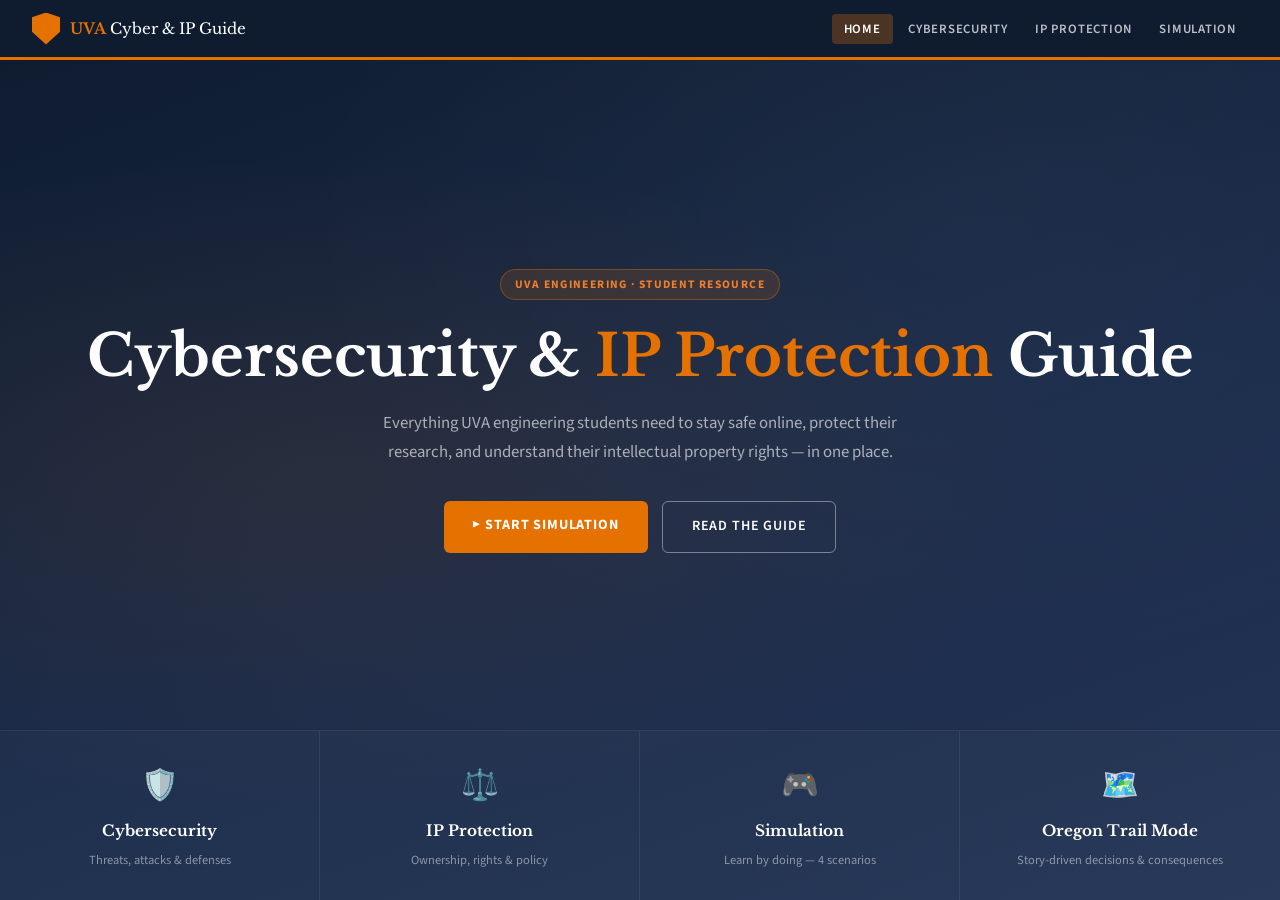
==== index.html @ c6f08b6b "initial commit" ====
<!DOCTYPE html>
<html lang="en">
<head>
  <meta charset="UTF-8">
  <meta name="viewport" content="width=device-width, initial-scale=1.0">
  <title>UVA Cyber & IP Guide</title>
  <link rel="stylesheet" href="css/style.css">
  <link rel="stylesheet" href="css/home.css">
</head>
<body>

  <nav>
    <a href="index.html" class="nav-brand">
      <div class="nav-shield"></div>
      <span class="nav-title"><strong>UVA</strong> Cyber &amp; IP Guide</span>
    </a>
    <ul class="nav-links">
      <li><a href="index.html">Home</a></li>
      <li><a href="cyber.html">Cybersecurity</a></li>
      <li><a href="ip.html">IP Protection</a></li>
      <li><a href="simulation.html">Simulation</a></li>
    </ul>
  </nav>

  <!-- HERO -->
  <section class="hero">
    <div class="hero-content">
      <div class="hero-eyebrow">UVA Engineering · Student Resource</div>
      <h1>Cybersecurity &amp; <em>IP Protection</em> Guide</h1>
      <p class="hero-sub">Everything UVA engineering students need to stay safe online, protect their research, and understand their intellectual property rights — in one place.</p>
      <div class="hero-actions">
        <a href="simulation.html" class="btn-primary">▶ Start Simulation</a>
        <a href="cyber.html" class="btn-outline">Read the Guide</a>
      </div>
    </div>

    <div class="hero-cards">
      <a href="cyber.html" class="hero-card">
        <div class="hero-card-icon">🛡️</div>
        <h3>Cybersecurity</h3>
        <p>Threats, attacks &amp; defenses</p>
      </a>
      <a href="ip.html" class="hero-card">
        <div class="hero-card-icon">⚖️</div>
        <h3>IP Protection</h3>
        <p>Ownership, rights &amp; policy</p>
      </a>
      <a href="simulation.html" class="hero-card">
        <div class="hero-card-icon">🎮</div>
        <h3>Simulation</h3>
        <p>Learn by doing — 4 scenarios</p>
      </a>
      <a href="simulation.html" class="hero-card">
        <div class="hero-card-icon">🗺️</div>
        <h3>Oregon Trail Mode</h3>
        <p>Story-driven decisions &amp; consequences</p>
      </a>
    </div>
  </section>

  <script src="js/nav.js"></script>
</body>
</html>
---- css/style.css ----
/* ══════════════════════════════════════════════
   GLOBAL STYLES  —  uva-cyber-guide
   style.css applies to every page
   ══════════════════════════════════════════════ */

@import url('https://fonts.googleapis.com/css2?family=Libre+Baskerville:ital,wght@0,400;0,700;1,400&family=Source+Sans+3:wght@300;400;600;700&display=swap');

/* ── Design tokens ── */
:root {
  --navy:        #1a2b4a;
  --navy-deep:   #0f1c30;
  --navy-mid:    #243455;
  --orange:      #E57200;
  --orange-light:#f08030;
  --orange-pale: #fff3e6;
  --cream:       #faf8f4;
  --warm-gray:   #f2efe9;
  --mid-gray:    #8a8a8a;
  --text:        #1e1e1e;
  --text-light:  #4a4a4a;
  --border:      #ddd8ce;
  --white:       #ffffff;
  --success:     #2d7a4f;
  --danger:      #b83232;
  --warning:     #c47a00;

  --font-serif: 'Libre Baskerville', Georgia, serif;
  --font-sans:  'Source Sans 3', sans-serif;
  --nav-h:      60px;
}

/* ── Reset ── */
*, *::before, *::after { margin: 0; padding: 0; box-sizing: border-box; }
html { scroll-behavior: smooth; }
body {
  font-family: var(--font-sans);
  background: var(--cream);
  color: var(--text);
  font-size: 16px;
  line-height: 1.7;
  padding-top: var(--nav-h);
}

/* ── Nav ── */
nav {
  position: fixed; top: 0; left: 0; right: 0;
  z-index: 1000;
  height: var(--nav-h);
  background: var(--navy-deep);
  border-bottom: 3px solid var(--orange);
  display: flex; align-items: center;
  justify-content: space-between;
  padding: 0 2rem;
}
.nav-brand {
  display: flex; align-items: center; gap: 0.6rem;
  text-decoration: none;
}
.nav-shield {
  width: 28px; height: 32px;
  background: var(--orange);
  clip-path: polygon(50% 0%, 100% 15%, 100% 60%, 50% 100%, 0% 60%, 0% 15%);
  flex-shrink: 0;
}
.nav-title {
  font-family: var(--font-serif);
  color: var(--white); font-size: 0.95rem;
}
.nav-title strong { color: var(--orange); font-weight: 700; }
.nav-links { display: flex; gap: 0.2rem; list-style: none; }
.nav-links a {
  color: rgba(255,255,255,0.72);
  text-decoration: none;
  font-size: 0.8rem; font-weight: 600;
  letter-spacing: 0.06em; text-transform: uppercase;
  padding: 0.4rem 0.75rem; border-radius: 4px;
  transition: color 0.2s, background 0.2s;
}
.nav-links a:hover { color: var(--white); background: rgba(229,114,0,0.2); }
.nav-links a.active { color: var(--white); background: rgba(229,114,0,0.28); }

/* ── Shared buttons ── */
.btn-primary {
  display: inline-block;
  background: var(--orange); color: var(--white);
  border: none; padding: 0.8rem 1.8rem; border-radius: 6px;
  font-family: var(--font-sans); font-size: 0.88rem; font-weight: 700;
  letter-spacing: 0.06em; text-transform: uppercase;
  cursor: pointer; text-decoration: none;
  transition: background 0.2s, transform 0.15s, box-shadow 0.2s;
}
.btn-primary:hover {
  background: var(--orange-light);
  transform: translateY(-1px);
  box-shadow: 0 4px 16px rgba(229,114,0,0.35);
}
.btn-outline {
  display: inline-block;
  background: transparent; color: var(--white);
  border: 1.5px solid rgba(255,255,255,0.4);
  padding: 0.8rem 1.8rem; border-radius: 6px;
  font-family: var(--font-sans); font-size: 0.88rem; font-weight: 600;
  letter-spacing: 0.06em; text-transform: uppercase;
  cursor: pointer; text-decoration: none;
  transition: border-color 0.2s, background 0.2s;
}
.btn-outline:hover { border-color: var(--white); background: rgba(255,255,255,0.08); }
---- css/home.css ----
/* ══════════════════════════════════════════════
   HOME PAGE STYLES  —  home.css
   ══════════════════════════════════════════════ */

/* ── Hero section ── */
.hero {
  min-height: calc(100vh - var(--nav-h));
  background: linear-gradient(160deg, var(--navy-deep) 0%, var(--navy) 55%, var(--navy-mid) 100%);
  display: flex; flex-direction: column;
  position: relative; overflow: hidden;
}
.hero::before {
  content: '';
  position: absolute; inset: 0; pointer-events: none;
  background:
    radial-gradient(ellipse at 25% 50%, rgba(229,114,0,0.09) 0%, transparent 55%),
    radial-gradient(ellipse at 75% 20%, rgba(255,255,255,0.03) 0%, transparent 50%);
}

/* ── Hero content (text + buttons) ── */
.hero-content {
  flex: 1;
  display: flex; flex-direction: column;
  align-items: center; justify-content: center;
  padding: 5rem 2rem 3rem;
  text-align: center;
  position: relative; z-index: 1;
  animation: fadeUp 0.7s ease both;
}
@keyframes fadeUp {
  from { opacity: 0; transform: translateY(24px); }
  to   { opacity: 1; transform: translateY(0); }
}

.hero-eyebrow {
  display: inline-block;
  background: rgba(229,114,0,0.14);
  border: 1px solid rgba(229,114,0,0.38);
  color: var(--orange-light);
  font-size: 0.72rem; font-weight: 700;
  letter-spacing: 0.12em; text-transform: uppercase;
  padding: 0.3rem 0.9rem; border-radius: 20px;
  margin-bottom: 1.4rem;
}

.hero-content h1 {
  font-family: var(--font-serif);
  font-size: clamp(2rem, 5vw, 3.6rem);
  color: var(--white); line-height: 1.2;
  margin-bottom: 1.1rem;
}
.hero-content h1 em { color: var(--orange); font-style: normal; }

.hero-sub {
  color: rgba(255,255,255,0.62);
  font-size: 1.05rem; max-width: 540px;
  margin: 0 auto 2.2rem;
}

.hero-actions { display: flex; gap: 0.9rem; flex-wrap: wrap; justify-content: center; }

/* ── Bottom cards ── */
.hero-cards {
  display: grid; grid-template-columns: repeat(4, 1fr);
  border-top: 1px solid rgba(255,255,255,0.08);
  position: relative; z-index: 1;
}
.hero-card {
  padding: 1.8rem 1.4rem;
  background: rgba(255,255,255,0.025);
  border-right: 1px solid rgba(255,255,255,0.07);
  text-align: center; text-decoration: none;
  transition: background 0.2s;
  display: flex; flex-direction: column; align-items: center; gap: 0.4rem;
}
.hero-card:last-child { border-right: none; }
.hero-card:hover { background: rgba(229,114,0,0.1); }
.hero-card-icon { font-size: 1.9rem; }
.hero-card h3 { font-family: var(--font-serif); color: var(--white); font-size: 0.95rem; }
.hero-card p { color: rgba(255,255,255,0.48); font-size: 0.78rem; }

/* ── Responsive ── */
@media (max-width: 700px) {
  .hero-cards { grid-template-columns: repeat(2, 1fr); }
}
@media (max-width: 420px) {
  .hero-cards { grid-template-columns: 1fr; }
}
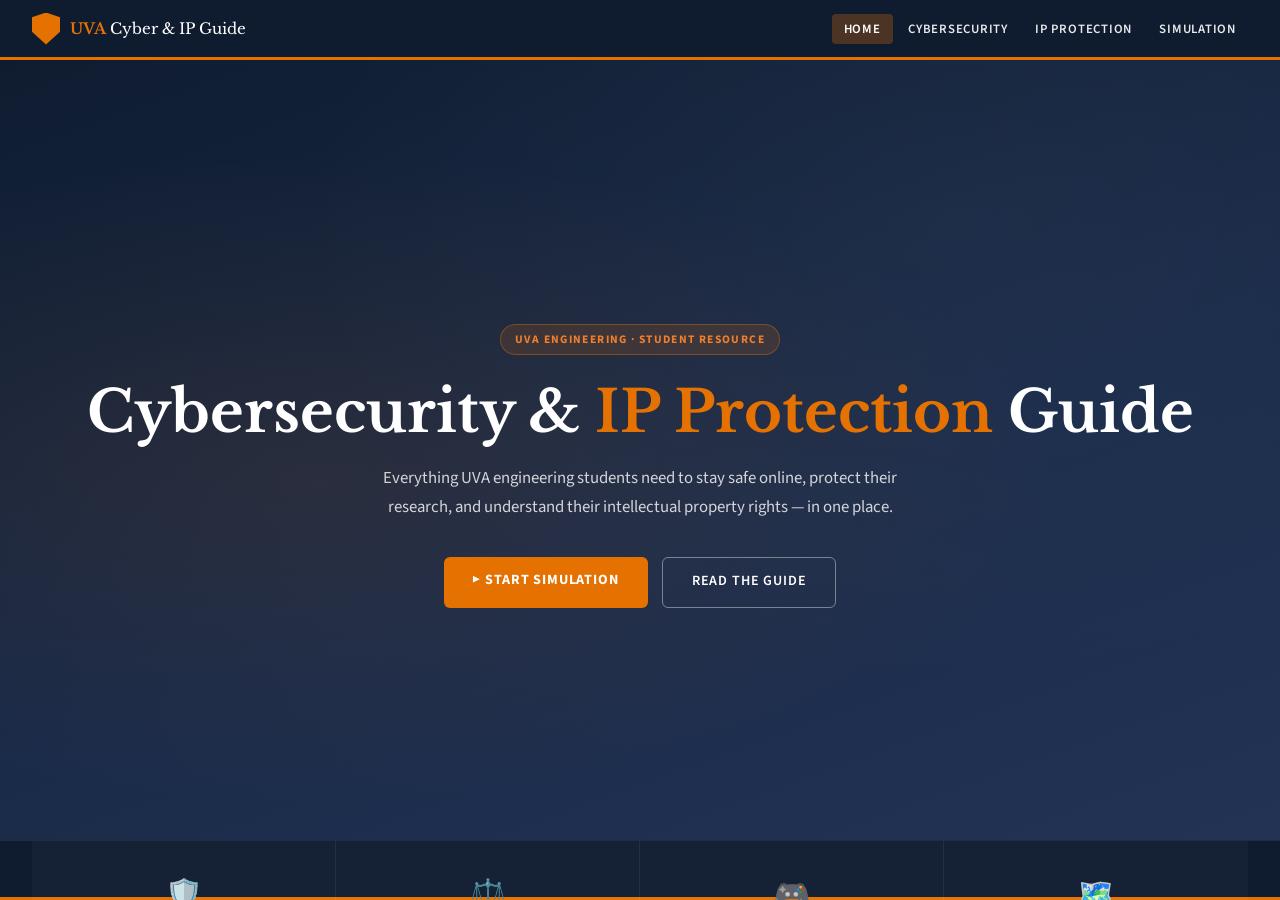
==== commit dc86e9aa: "Refactor navigation and hero section in index.html" ====
--- a/index.html
+++ b/index.html
@@ -8,55 +8,58 @@
   <link rel="stylesheet" href="css/home.css">
 </head>
 <body>
+  <a href="#main-content" class="skip-link">Skip to main content</a>
 
-  <nav>
-    <a href="index.html" class="nav-brand">
-      <div class="nav-shield"></div>
-      <span class="nav-title"><strong>UVA</strong> Cyber &amp; IP Guide</span>
-    </a>
-    <ul class="nav-links">
-      <li><a href="index.html">Home</a></li>
-      <li><a href="cyber.html">Cybersecurity</a></li>
-      <li><a href="ip.html">IP Protection</a></li>
-      <li><a href="simulation.html">Simulation</a></li>
-    </ul>
-  </nav>
+  <header>
+    <nav aria-label="Main navigation">
+      <a href="index.html" class="nav-brand">
+        <div class="nav-shield" aria-hidden="true"></div>
+        <span class="nav-title"><strong>UVA</strong> Cyber &amp; IP Guide</span>
+      </a>
+      <ul class="nav-links">
+        <li><a href="index.html">Home</a></li>
+        <li><a href="cyber.html">Cybersecurity</a></li>
+        <li><a href="ip.html">IP Protection</a></li>
+        <li><a href="simulation.html">Simulation</a></li>
+      </ul>
+    </nav>
+  </header>
 
-  <!-- HERO -->
-  <section class="hero">
-    <div class="hero-content">
-      <div class="hero-eyebrow">UVA Engineering · Student Resource</div>
-      <h1>Cybersecurity &amp; <em>IP Protection</em> Guide</h1>
-      <p class="hero-sub">Everything UVA engineering students need to stay safe online, protect their research, and understand their intellectual property rights — in one place.</p>
-      <div class="hero-actions">
-        <a href="simulation.html" class="btn-primary">▶ Start Simulation</a>
-        <a href="cyber.html" class="btn-outline">Read the Guide</a>
+  <main id="main-content">
+    <section class="hero" aria-labelledby="hero-heading">
+      <div class="hero-content">
+        <div class="hero-eyebrow">UVA Engineering · Student Resource</div>
+        <h1 id="hero-heading">Cybersecurity &amp; <em>IP Protection</em> Guide</h1>
+        <p class="hero-sub">Everything UVA engineering students need to stay safe online, protect their research, and understand their intellectual property rights — in one place.</p>
+        <div class="hero-actions">
+          <a href="simulation.html" class="btn-primary">▶ Start Simulation</a>
+          <a href="cyber.html" class="btn-outline">Read the Guide</a>
+        </div>
       </div>
-    </div>
-
-    <div class="hero-cards">
-      <a href="cyber.html" class="hero-card">
-        <div class="hero-card-icon">🛡️</div>
-        <h3>Cybersecurity</h3>
-        <p>Threats, attacks &amp; defenses</p>
-      </a>
-      <a href="ip.html" class="hero-card">
-        <div class="hero-card-icon">⚖️</div>
-        <h3>IP Protection</h3>
-        <p>Ownership, rights &amp; policy</p>
-      </a>
-      <a href="simulation.html" class="hero-card">
-        <div class="hero-card-icon">🎮</div>
-        <h3>Simulation</h3>
-        <p>Learn by doing — 4 scenarios</p>
-      </a>
-      <a href="simulation.html" class="hero-card">
-        <div class="hero-card-icon">🗺️</div>
-        <h3>Oregon Trail Mode</h3>
-        <p>Story-driven decisions &amp; consequences</p>
-      </a>
-    </div>
-  </section>
+      <nav class="hero-cards" aria-label="Site sections">
+        <a href="cyber.html" class="hero-card">
+          <div class="hero-card-icon" aria-hidden="true">🛡️</div>
+          <h2>Cybersecurity</h2>
+          <p>Threats, attacks &amp; defenses</p>
+        </a>
+        <a href="ip.html" class="hero-card">
+          <div class="hero-card-icon" aria-hidden="true">⚖️</div>
+          <h2>IP Protection</h2>
+          <p>Ownership, rights &amp; policy</p>
+        </a>
+        <a href="simulation.html" class="hero-card">
+          <div class="hero-card-icon" aria-hidden="true">🎮</div>
+          <h2>Simulation</h2>
+          <p>Learn by doing — 4 scenarios</p>
+        </a>
+        <a href="simulation.html" class="hero-card">
+          <div class="hero-card-icon" aria-hidden="true">🗺️</div>
+          <h2>Oregon Trail Mode</h2>
+          <p>Story-driven decisions &amp; consequences</p>
+        </a>
+      </nav>
+    </section>
+  </main>
 
   <script src="js/nav.js"></script>
 </body>
--- a/css/style.css
+++ b/css/style.css
@@ -15,7 +15,7 @@
   --orange-pale: #fff3e6;
   --cream:       #faf8f4;
   --warm-gray:   #f2efe9;
-  --mid-gray:    #8a8a8a;
+  --mid-gray:    #5a5a5a; /* was #8a8a8a — darkened for AAA contrast (7:1 on cream) */
   --text:        #1e1e1e;
   --text-light:  #4a4a4a;
   --border:      #ddd8ce;
@@ -41,10 +41,29 @@
   padding-top: var(--nav-h);
 }
 
+/* ── Accessibility: skip link ── */
+.skip-link {
+  position: absolute;
+  top: -100%;
+  left: 1rem;
+  background: var(--orange);
+  color: var(--white);
+  padding: 0.5rem 1rem;
+  border-radius: 0 0 6px 6px;
+  font-weight: 700;
+  font-size: 0.9rem;
+  text-decoration: none;
+  z-index: 9999;
+  transition: top 0.2s;
+}
+.skip-link:focus { top: 0; }
+
 /* ── Nav ── */
-nav {
+header {
   position: fixed; top: 0; left: 0; right: 0;
   z-index: 1000;
+}
+nav {
   height: var(--nav-h);
   background: var(--navy-deep);
   border-bottom: 3px solid var(--orange);
@@ -69,7 +88,7 @@
 .nav-title strong { color: var(--orange); font-weight: 700; }
 .nav-links { display: flex; gap: 0.2rem; list-style: none; }
 .nav-links a {
-  color: rgba(255,255,255,0.72);
+  color: rgba(255,255,255,0.90); /* was 0.72 — raised for AAA contrast */
   text-decoration: none;
   font-size: 0.8rem; font-weight: 600;
   letter-spacing: 0.06em; text-transform: uppercase;
--- a/css/home.css
+++ b/css/home.css
@@ -31,7 +31,6 @@
   from { opacity: 0; transform: translateY(24px); }
   to   { opacity: 1; transform: translateY(0); }
 }
-
 .hero-eyebrow {
   display: inline-block;
   background: rgba(229,114,0,0.14);
@@ -42,7 +41,6 @@
   padding: 0.3rem 0.9rem; border-radius: 20px;
   margin-bottom: 1.4rem;
 }
-
 .hero-content h1 {
   font-family: var(--font-serif);
   font-size: clamp(2rem, 5vw, 3.6rem);
@@ -50,13 +48,11 @@
   margin-bottom: 1.1rem;
 }
 .hero-content h1 em { color: var(--orange); font-style: normal; }
-
 .hero-sub {
-  color: rgba(255,255,255,0.62);
+  color: rgba(255,255,255,0.80); /* was 0.62 — raised for AAA contrast on navy */
   font-size: 1.05rem; max-width: 540px;
   margin: 0 auto 2.2rem;
 }
-
 .hero-actions { display: flex; gap: 0.9rem; flex-wrap: wrap; justify-content: center; }
 
 /* ── Bottom cards ── */
@@ -76,8 +72,15 @@
 .hero-card:last-child { border-right: none; }
 .hero-card:hover { background: rgba(229,114,0,0.1); }
 .hero-card-icon { font-size: 1.9rem; }
-.hero-card h3 { font-family: var(--font-serif); color: var(--white); font-size: 0.95rem; }
-.hero-card p { color: rgba(255,255,255,0.48); font-size: 0.78rem; }
+.hero-card h2 { /* was h3 — updated to match HTML heading fix */
+  font-family: var(--font-serif);
+  color: var(--white);
+  font-size: 0.95rem;
+}
+.hero-card p {
+  color: rgba(255,255,255,0.75); /* was 0.48 — this was the 1:1 invisible text, raised for AA contrast */
+  font-size: 0.78rem;
+}
 
 /* ── Responsive ── */
 @media (max-width: 700px) {
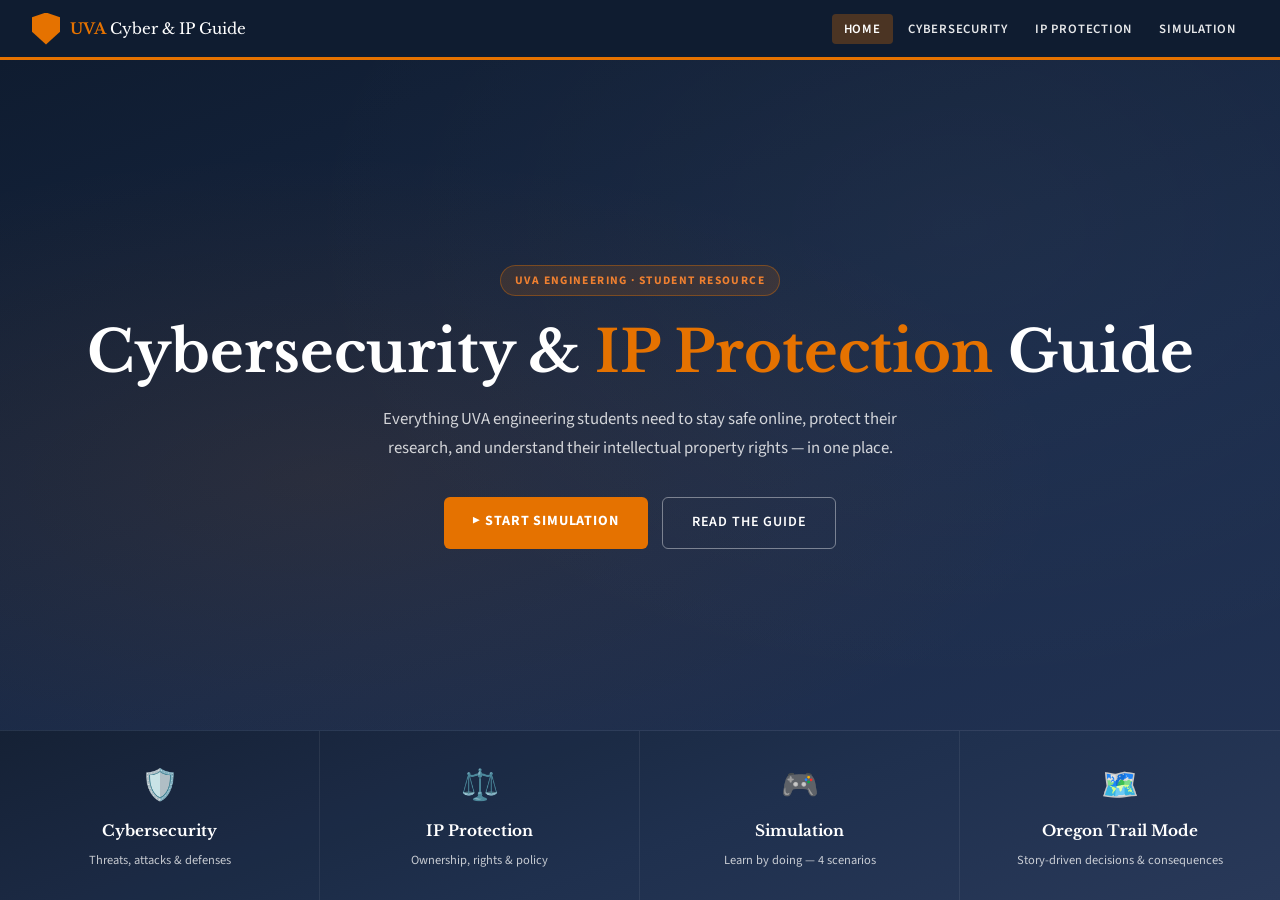
==== commit 14c1e93d: "Add comments for accessibility and structure" ====
--- a/index.html
+++ b/index.html
@@ -1,6 +1,7 @@
 <!DOCTYPE html>
 <html lang="en">
 <head>
+  <!-- Basic page setup + styles -->
   <meta charset="UTF-8">
   <meta name="viewport" content="width=device-width, initial-scale=1.0">
   <title>UVA Cyber & IP Guide</title>
@@ -8,8 +9,10 @@
   <link rel="stylesheet" href="css/home.css">
 </head>
 <body>
+  <!-- Accessibility: skip navigation -->
   <a href="#main-content" class="skip-link">Skip to main content</a>
-
+  
+  <!-- Main navigation -->
   <header>
     <nav aria-label="Main navigation">
       <a href="index.html" class="nav-brand">
@@ -25,17 +28,23 @@
     </nav>
   </header>
 
+  <!-- Main content area -->
   <main id="main-content">
+    
+    <!-- Hero section (intro + quick navigation) -->
     <section class="hero" aria-labelledby="hero-heading">
       <div class="hero-content">
         <div class="hero-eyebrow">UVA Engineering · Student Resource</div>
         <h1 id="hero-heading">Cybersecurity &amp; <em>IP Protection</em> Guide</h1>
         <p class="hero-sub">Everything UVA engineering students need to stay safe online, protect their research, and understand their intellectual property rights — in one place.</p>
+        
+        <!-- Primary actions -->
         <div class="hero-actions">
           <a href="simulation.html" class="btn-primary">▶ Start Simulation</a>
           <a href="cyber.html" class="btn-outline">Read the Guide</a>
         </div>
       </div>
+      <!-- Quick access cards to main sections -->
       <nav class="hero-cards" aria-label="Site sections">
         <a href="cyber.html" class="hero-card">
           <div class="hero-card-icon" aria-hidden="true">🛡️</div>
@@ -60,7 +69,8 @@
       </nav>
     </section>
   </main>
-
+  
+  <!-- Navigation behavior script for js -->
   <script src="js/nav.js"></script>
 </body>
 </html>
--- a/css/style.css
+++ b/css/style.css
@@ -59,15 +59,21 @@
 .skip-link:focus { top: 0; }
 
 /* ── Nav ── */
-header {
-  position: fixed; top: 0; left: 0; right: 0;
+header,
+body > nav {
+  position: fixed;
+  top: 0;
+  left: 0;
+  right: 0;
   z-index: 1000;
 }
-nav {
+header nav,
+body > nav {
   height: var(--nav-h);
   background: var(--navy-deep);
   border-bottom: 3px solid var(--orange);
-  display: flex; align-items: center;
+  display: flex;
+  align-items: center;
   justify-content: space-between;
   padding: 0 2rem;
 }
@@ -84,6 +90,21 @@
 .nav-title {
   font-family: var(--font-serif);
   color: var(--white); font-size: 0.95rem;
+  white-space: nowrap;
+}
+@media (max-width: 640px) {
+  :root { --nav-h: 96px; }
+  header nav,
+  body > nav {
+  height: auto;
+  flex-wrap: wrap;
+  padding: 0.4rem 1rem;
+  gap: 0.2rem;
+  align-items: center;
+}
+  .nav-title { font-size: 0.82rem; }
+  .nav-links { gap: 0; flex: 1 0 100%; justify-content: space-between; }
+  .nav-links a { padding: 0.2rem 0.25rem; font-size: 0.62rem; white-space: nowrap; letter-spacing: 0.03em; }
 }
 .nav-title strong { color: var(--orange); font-weight: 700; }
 .nav-links { display: flex; gap: 0.2rem; list-style: none; }
--- a/css/home.css
+++ b/css/home.css
@@ -6,8 +6,10 @@
 .hero {
   min-height: calc(100vh - var(--nav-h));
   background: linear-gradient(160deg, var(--navy-deep) 0%, var(--navy) 55%, var(--navy-mid) 100%);
-  display: flex; flex-direction: column;
-  position: relative; overflow: hidden;
+  display: flex;
+  flex-direction: column;
+  position: relative;
+  overflow: visible;
 }
 .hero::before {
   content: '';
@@ -20,11 +22,14 @@
 /* ── Hero content (text + buttons) ── */
 .hero-content {
   flex: 1;
-  display: flex; flex-direction: column;
-  align-items: center; justify-content: center;
-  padding: 5rem 2rem 3rem;
+  display: flex;
+  flex-direction: column;
+  align-items: center;
+  justify-content: center;
+  padding: 3.5rem 2rem 2rem;
   text-align: center;
-  position: relative; z-index: 1;
+  position: relative;
+  z-index: 1;
   animation: fadeUp 0.7s ease both;
 }
 @keyframes fadeUp {
@@ -57,9 +62,13 @@
 
 /* ── Bottom cards ── */
 .hero-cards {
-  display: grid; grid-template-columns: repeat(4, 1fr);
+  display: grid;
+  grid-template-columns: repeat(4, 1fr);
   border-top: 1px solid rgba(255,255,255,0.08);
-  position: relative; z-index: 1;
+  position: relative;
+  z-index: 1;
+  margin-top: auto;
+  background: linear-gradient(160deg, var(--navy-deep) 0%, var(--navy) 55%, var(--navy-mid) 100%);
 }
 .hero-card {
   padding: 1.8rem 1.4rem;
